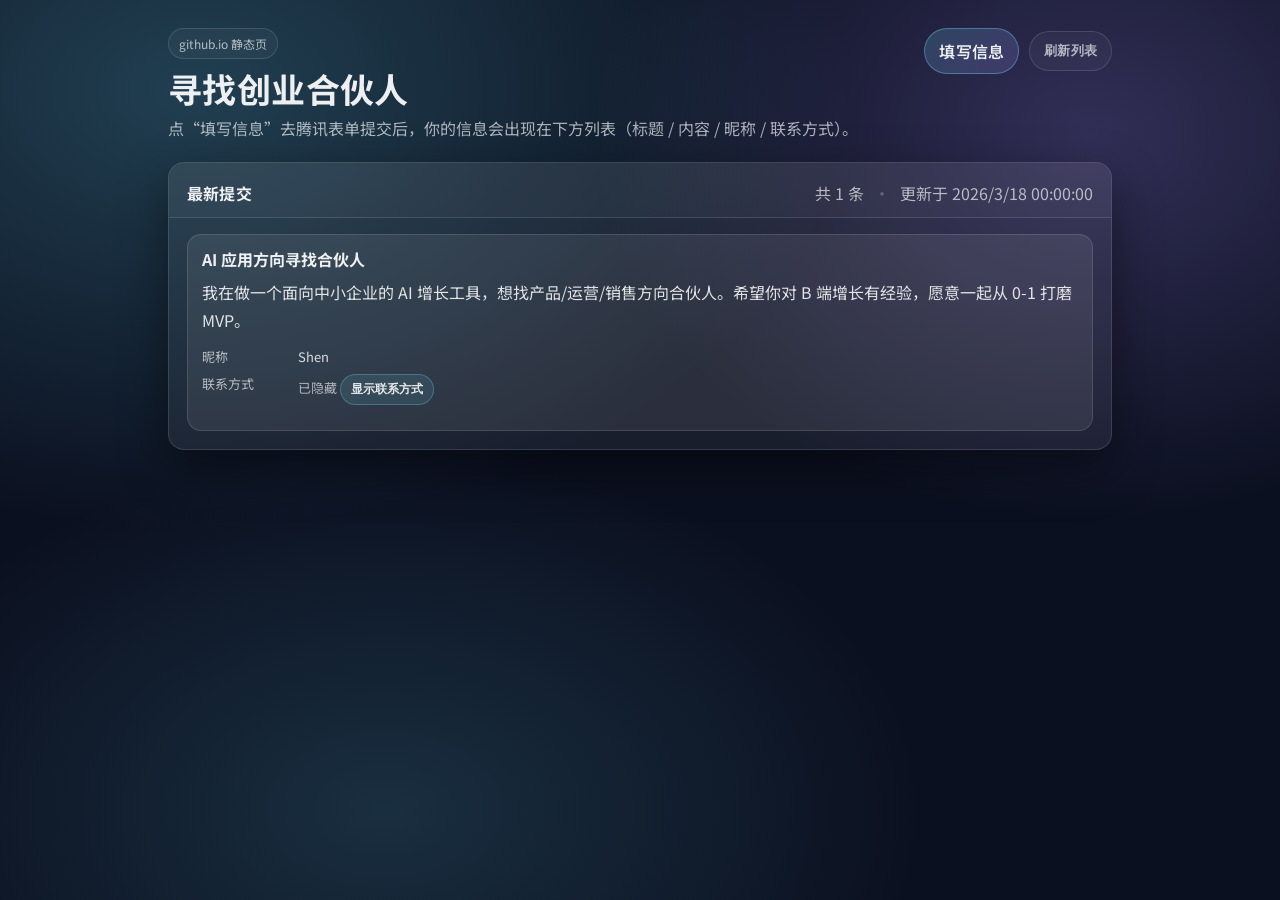
==== index.html @ 55b8a0c7 "Hide contact behind modal with QR codes" ====
<!doctype html>
<html lang="zh-CN">
  <head>
    <meta charset="UTF-8" />
    <meta name="viewport" content="width=device-width, initial-scale=1.0" />
    <title>寻找创业合伙人</title>
    <meta
      name="description"
      content="寻找创业合伙人：填写信息提交后，会在页面展示标题、内容、昵称与联系方式。"
    />
    <link rel="preconnect" href="https://fonts.googleapis.com" />
    <link rel="preconnect" href="https://fonts.gstatic.com" crossorigin />
    <link
      href="https://fonts.googleapis.com/css2?family=Noto+Sans+SC:wght@400;600;700&display=swap"
      rel="stylesheet"
    />
    <link rel="stylesheet" href="./assets/styles.css" />
  </head>
  <body>
    <header class="container header">
      <div class="header__left">
        <div class="badge">github.io 静态页</div>
        <h1 class="title">寻找创业合伙人</h1>
        <p class="subtitle">
          点“填写信息”去腾讯表单提交后，你的信息会出现在下方列表（标题 / 内容 /
          昵称 / 联系方式）。
        </p>
      </div>
      <div class="header__right">
        <a id="formLink" class="btn btn--primary" href="#" target="_blank" rel="noreferrer">
          填写信息
        </a>
        <button id="refreshBtn" class="btn btn--ghost" type="button">刷新列表</button>
      </div>
    </header>

    <main class="container main">
      <section class="panel">
        <div class="panel__head">
          <h2 class="panel__title">最新提交</h2>
          <div class="panel__meta">
            <span id="countText" class="muted">加载中…</span>
            <span class="dot">·</span>
            <span id="updatedText" class="muted"></span>
          </div>
        </div>

        <div id="errorBox" class="error" hidden></div>

        <div id="emptyState" class="empty" hidden>
          <div class="empty__title">暂无展示内容</div>
          <div class="empty__desc">
            你可以先点击右上角“填写信息”提交一条，然后把回收数据同步到
            <code>data/submissions.json</code>。
          </div>
        </div>

        <div id="list" class="list" aria-live="polite"></div>
      </section>
    </main>

    <div id="contactModal" class="modal" hidden>
      <div class="modal__backdrop" data-close></div>
      <div class="modal__panel" role="dialog" aria-modal="true" aria-label="显示联系方式">
        <button id="modalSkip" class="modal__skip" type="button">跳过</button>
        <div class="modal__title">打赏小编</div>
        <div class="modal__grid">
          <button class="paycard" type="button" data-pay="alipay">
            <img class="paycard__img" src="./assets/pay/alipay-pay.png" alt="支付宝收款码" />
            <div class="paycard__label">支付宝</div>
          </button>
          <button class="paycard" type="button" data-pay="wechat">
            <img class="paycard__img" src="./assets/pay/wechat-pay.png" alt="微信收款码" />
            <div class="paycard__label">微信</div>
          </button>
        </div>
        <div class="modal__hint">打赏或点击右上角“跳过”，即可显示该条联系方式。</div>
      </div>
    </div>

    <footer class="container footer"></footer>

    <script src="./assets/main.js" defer></script>
  </body>
</html>
---- assets/styles.css ----
:root {
  --bg: #0b1020;
  --panel: rgba(255, 255, 255, 0.06);
  --panel-2: rgba(255, 255, 255, 0.08);
  --text: rgba(255, 255, 255, 0.92);
  --muted: rgba(255, 255, 255, 0.65);
  --border: rgba(255, 255, 255, 0.12);
  --brand: #6ee7ff;
  --brand-2: #a78bfa;
  --danger: #ff6b6b;
  --shadow: 0 18px 50px rgba(0, 0, 0, 0.45);
  --radius: 16px;
}

* {
  box-sizing: border-box;
}

html,
body {
  height: 100%;
}

body {
  margin: 0;
  font-family: "Noto Sans SC", system-ui, -apple-system, Segoe UI, Roboto, Helvetica,
    Arial, "Apple Color Emoji", "Segoe UI Emoji";
  color: var(--text);
  background: radial-gradient(1200px 800px at 15% 10%, rgba(110, 231, 255, 0.22), transparent 55%),
    radial-gradient(900px 700px at 85% 15%, rgba(167, 139, 250, 0.25), transparent 55%),
    radial-gradient(900px 600px at 30% 90%, rgba(110, 231, 255, 0.14), transparent 60%),
    var(--bg);
}

code {
  font-family: ui-monospace, SFMono-Regular, Menlo, Monaco, Consolas, "Liberation Mono",
    "Courier New", monospace;
  font-size: 0.95em;
}

.container {
  max-width: 980px;
  margin: 0 auto;
  padding: 20px 18px;
}

.header {
  display: flex;
  gap: 16px;
  justify-content: space-between;
  align-items: flex-start;
  padding-top: 28px;
  padding-bottom: 10px;
}

.header__left {
  max-width: 720px;
}

.badge {
  display: inline-flex;
  align-items: center;
  gap: 8px;
  padding: 6px 10px;
  border: 1px solid var(--border);
  border-radius: 999px;
  background: rgba(255, 255, 255, 0.04);
  color: var(--muted);
  font-size: 12px;
}

.title {
  margin: 10px 0 8px;
  letter-spacing: 0.4px;
  font-size: 34px;
  line-height: 1.15;
}

.subtitle {
  margin: 0;
  color: var(--muted);
  line-height: 1.6;
}

.header__right {
  display: flex;
  gap: 10px;
  align-items: center;
  flex-wrap: wrap;
  justify-content: flex-end;
}

.btn {
  border-radius: 999px;
  border: 1px solid var(--border);
  padding: 10px 14px;
  background: rgba(255, 255, 255, 0.04);
  color: var(--text);
  cursor: pointer;
  text-decoration: none;
  font-weight: 600;
  letter-spacing: 0.2px;
  transition: transform 0.12s ease, background 0.12s ease, border-color 0.12s ease;
  user-select: none;
}

.btn:hover {
  transform: translateY(-1px);
  background: rgba(255, 255, 255, 0.07);
  border-color: rgba(255, 255, 255, 0.18);
}

.btn:active {
  transform: translateY(0);
}

.btn--primary {
  border-color: rgba(110, 231, 255, 0.35);
  background: linear-gradient(135deg, rgba(110, 231, 255, 0.18), rgba(167, 139, 250, 0.18));
}

.btn--ghost {
  color: var(--muted);
}

.main {
  padding-top: 10px;
  padding-bottom: 28px;
}

.panel {
  border: 1px solid var(--border);
  border-radius: var(--radius);
  background: var(--panel);
  box-shadow: var(--shadow);
  overflow: hidden;
}

.panel__head {
  padding: 18px 18px 12px;
  display: flex;
  align-items: baseline;
  justify-content: space-between;
  gap: 12px;
  border-bottom: 1px solid var(--border);
  background: rgba(255, 255, 255, 0.03);
}

.panel__title {
  margin: 0;
  font-size: 16px;
  letter-spacing: 0.2px;
}

.panel__meta {
  display: inline-flex;
  gap: 10px;
  align-items: center;
}

.dot {
  color: rgba(255, 255, 255, 0.25);
}

.muted {
  color: var(--muted);
}

.list {
  display: flex;
  flex-direction: column;
  gap: 12px;
  padding: 16px 18px 18px;
}

.card {
  border: 1px solid var(--border);
  background: var(--panel-2);
  border-radius: 14px;
  padding: 14px 14px 12px;
}

.card__title {
  margin: 0 0 10px;
  font-size: 16px;
  line-height: 1.3;
}

.card__content {
  margin: 0 0 12px;
  color: rgba(255, 255, 255, 0.86);
  line-height: 1.7;
  white-space: pre-wrap;
}

.card__meta {
  display: grid;
  grid-template-columns: 86px 1fr;
  gap: 8px 10px;
  color: var(--muted);
  font-size: 13px;
}

.card__meta dt {
  margin: 0;
}

.card__meta dd {
  margin: 0;
  color: rgba(255, 255, 255, 0.82);
  word-break: break-word;
}

.empty {
  padding: 18px;
}

.empty__title {
  font-weight: 700;
  margin-bottom: 6px;
}

.empty__desc {
  color: var(--muted);
  line-height: 1.6;
}

.error {
  margin: 14px 18px 0;
  padding: 12px 12px;
  border: 1px solid rgba(255, 107, 107, 0.35);
  background: rgba(255, 107, 107, 0.12);
  border-radius: 12px;
  color: rgba(255, 255, 255, 0.92);
  line-height: 1.55;
}

.footer {
  padding-top: 0;
  padding-bottom: 28px;
}

.modal[hidden] {
  display: none !important;
}

.modal {
  position: fixed;
  inset: 0;
  z-index: 50;
}

.modal__backdrop {
  position: absolute;
  inset: 0;
  background: rgba(0, 0, 0, 0.62);
  backdrop-filter: blur(6px);
}

.modal__panel {
  position: relative;
  width: min(720px, calc(100vw - 28px));
  margin: 10vh auto 0;
  padding: 16px 14px 14px;
  border-radius: 16px;
  border: 1px solid var(--border);
  background: rgba(15, 20, 36, 0.92);
  box-shadow: var(--shadow);
}

.modal__skip {
  position: absolute;
  top: 10px;
  right: 10px;
  border: 1px solid rgba(255, 255, 255, 0.12);
  background: rgba(255, 255, 255, 0.03);
  color: rgba(255, 255, 255, 0.45);
  padding: 4px 8px;
  border-radius: 999px;
  font-size: 12px;
  cursor: pointer;
}

.modal__skip:hover {
  color: rgba(255, 255, 255, 0.65);
  border-color: rgba(255, 255, 255, 0.18);
  background: rgba(255, 255, 255, 0.06);
}

.modal__title {
  font-weight: 800;
  letter-spacing: 0.2px;
  margin: 4px 0 12px;
  text-align: center;
}

.modal__grid {
  display: grid;
  grid-template-columns: 1fr 1fr;
  gap: 12px;
}

.paycard {
  text-align: left;
  padding: 10px;
  border-radius: 14px;
  border: 1px solid var(--border);
  background: rgba(255, 255, 255, 0.05);
  cursor: pointer;
}

.paycard:hover {
  border-color: rgba(255, 255, 255, 0.18);
  background: rgba(255, 255, 255, 0.08);
}

.paycard__img {
  width: 100%;
  height: auto;
  display: block;
  border-radius: 10px;
  background: rgba(255, 255, 255, 0.06);
}

.paycard__label {
  margin-top: 8px;
  color: rgba(255, 255, 255, 0.78);
  font-weight: 700;
  font-size: 13px;
  text-align: center;
}

.modal__hint {
  margin-top: 10px;
  color: rgba(255, 255, 255, 0.55);
  font-size: 12px;
  text-align: center;
  line-height: 1.5;
}

.contact__btn {
  display: inline-flex;
  align-items: center;
  gap: 8px;
  padding: 6px 10px;
  border-radius: 999px;
  border: 1px solid rgba(110, 231, 255, 0.28);
  background: rgba(110, 231, 255, 0.10);
  color: rgba(255, 255, 255, 0.88);
  cursor: pointer;
  font-weight: 700;
  font-size: 12px;
}

.contact__btn:hover {
  background: rgba(110, 231, 255, 0.14);
  border-color: rgba(110, 231, 255, 0.36);
}

.contact__hidden {
  color: rgba(255, 255, 255, 0.62);
}

@media (max-width: 680px) {
  .header {
    flex-direction: column;
    align-items: stretch;
  }
  .header__right {
    justify-content: flex-start;
  }
  .title {
    font-size: 28px;
  }

  .modal__grid {
    grid-template-columns: 1fr;
  }
}
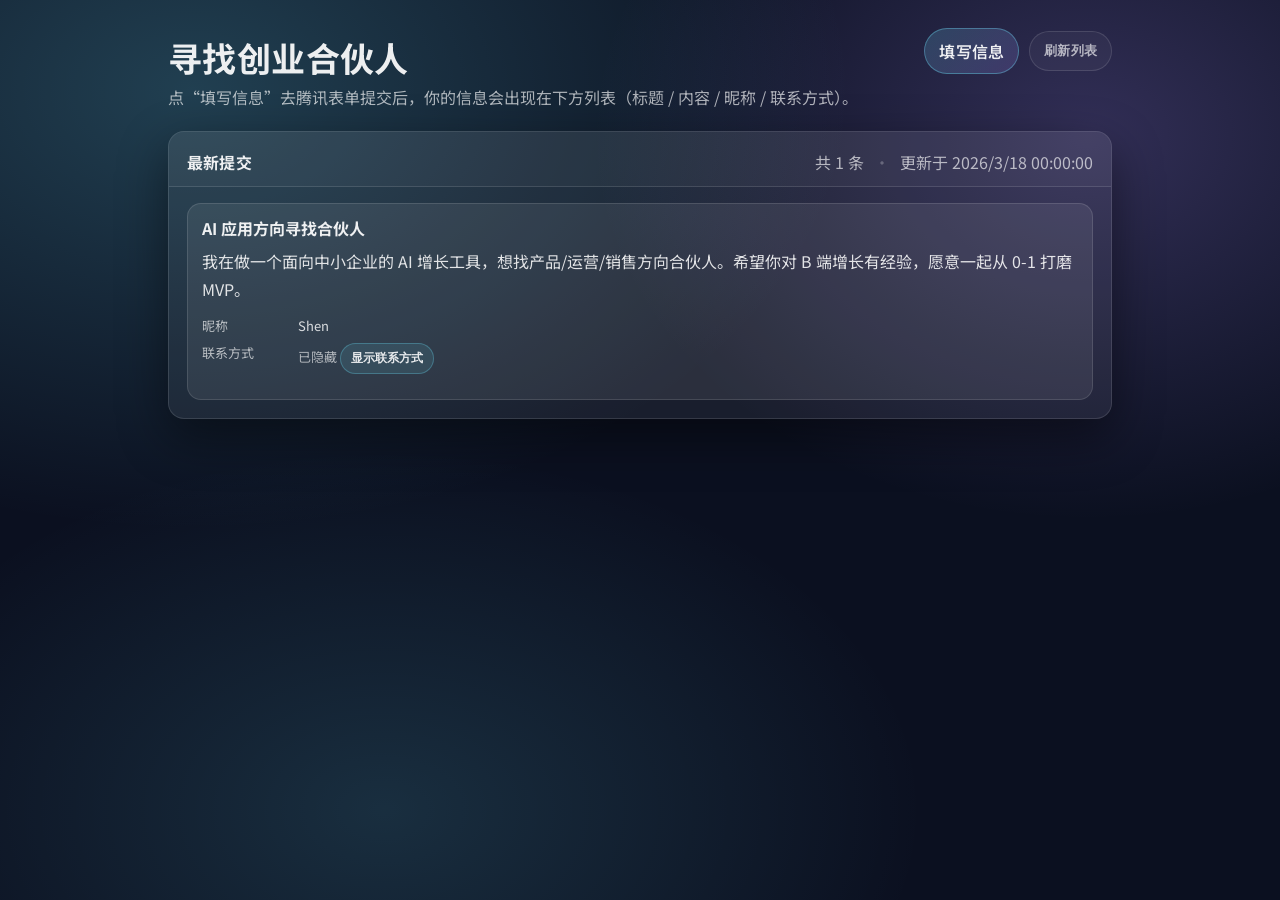
==== commit ce5e7016: "Remove github.io badge" ====
--- a/index.html
+++ b/index.html
@@ -19,7 +19,6 @@
   <body>
     <header class="container header">
       <div class="header__left">
-        <div class="badge">github.io 静态页</div>
         <h1 class="title">寻找创业合伙人</h1>
         <p class="subtitle">
           点“填写信息”去腾讯表单提交后，你的信息会出现在下方列表（标题 / 内容 /
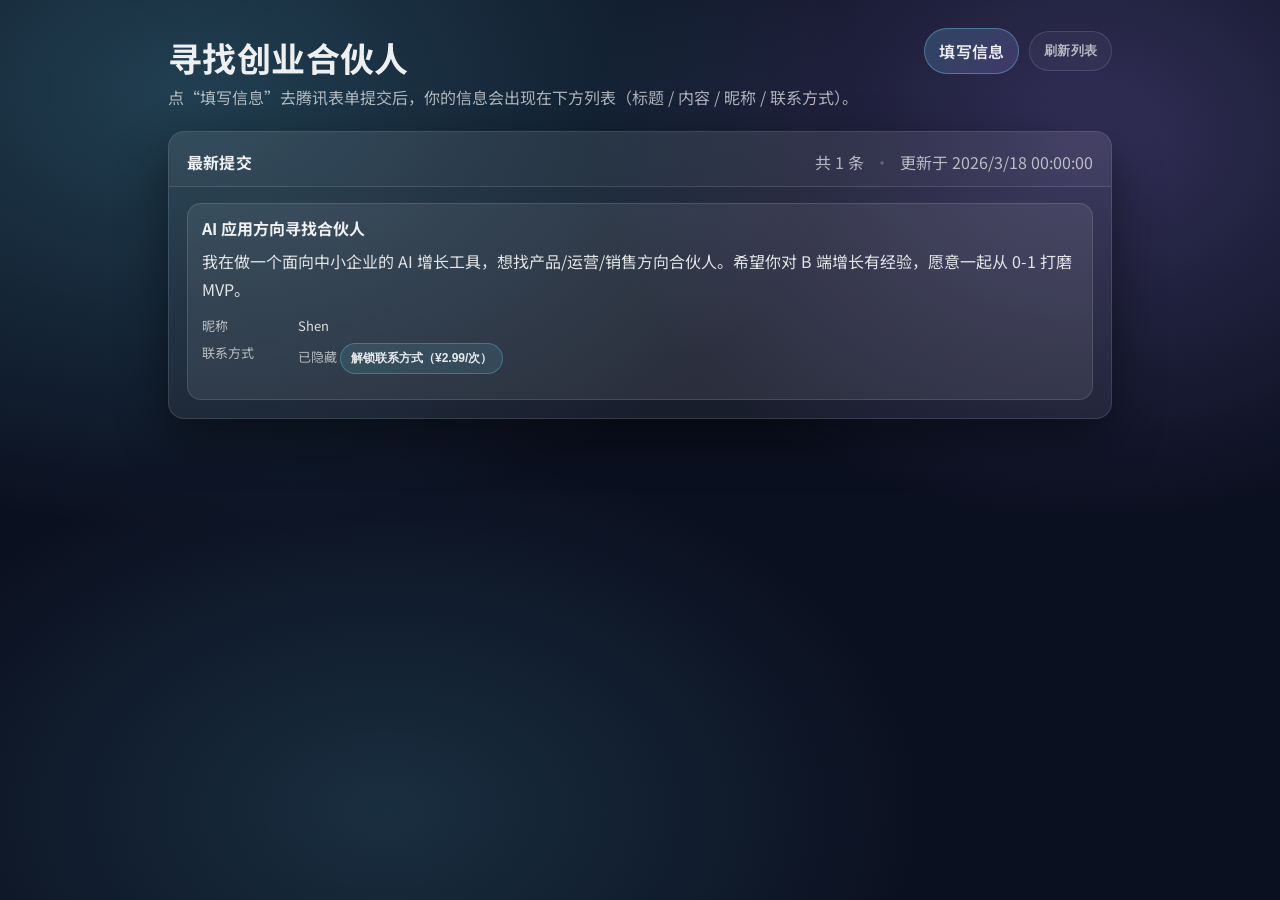
==== commit 4bc5df63: "Make contact reveal paid-only (2.99 each), remove skip" ====
--- a/index.html
+++ b/index.html
@@ -59,10 +59,12 @@
     </main>
 
     <div id="contactModal" class="modal" hidden>
-      <div class="modal__backdrop" data-close></div>
+      <div class="modal__backdrop"></div>
       <div class="modal__panel" role="dialog" aria-modal="true" aria-label="显示联系方式">
-        <button id="modalSkip" class="modal__skip" type="button">跳过</button>
-        <div class="modal__title">打赏小编</div>
+        <div class="modal__title">经营码支付</div>
+        <div class="modal__desc">
+          解锁联系方式 <b>¥2.99 / 次</b>。请扫码完成支付后，点击对应二维码即可解锁。
+        </div>
         <div class="modal__grid">
           <button class="paycard" type="button" data-pay="alipay">
             <img class="paycard__img" src="./assets/pay/alipay-pay.png" alt="支付宝收款码" />
@@ -73,7 +75,7 @@
             <div class="paycard__label">微信</div>
           </button>
         </div>
-        <div class="modal__hint">打赏或点击右上角“跳过”，即可显示该条联系方式。</div>
+        <div class="modal__hint">支付完成后，点击任意二维码即可解锁并显示该条联系方式。</div>
       </div>
     </div>
 
--- a/assets/styles.css
+++ b/assets/styles.css
@@ -266,25 +266,9 @@
   border: 1px solid var(--border);
   background: rgba(15, 20, 36, 0.92);
   box-shadow: var(--shadow);
-}
-
-.modal__skip {
-  position: absolute;
-  top: 10px;
-  right: 10px;
-  border: 1px solid rgba(255, 255, 255, 0.12);
-  background: rgba(255, 255, 255, 0.03);
-  color: rgba(255, 255, 255, 0.45);
-  padding: 4px 8px;
-  border-radius: 999px;
-  font-size: 12px;
-  cursor: pointer;
-}
-
-.modal__skip:hover {
-  color: rgba(255, 255, 255, 0.65);
-  border-color: rgba(255, 255, 255, 0.18);
-  background: rgba(255, 255, 255, 0.06);
+  max-height: calc(100vh - 28px);
+  overflow-y: auto;
+  -webkit-overflow-scrolling: touch;
 }
 
 .modal__title {
@@ -292,6 +276,14 @@
   letter-spacing: 0.2px;
   margin: 4px 0 12px;
   text-align: center;
+}
+
+.modal__desc {
+  margin: 0 0 12px;
+  text-align: center;
+  color: rgba(255, 255, 255, 0.78);
+  line-height: 1.55;
+  font-size: 13px;
 }
 
 .modal__grid {
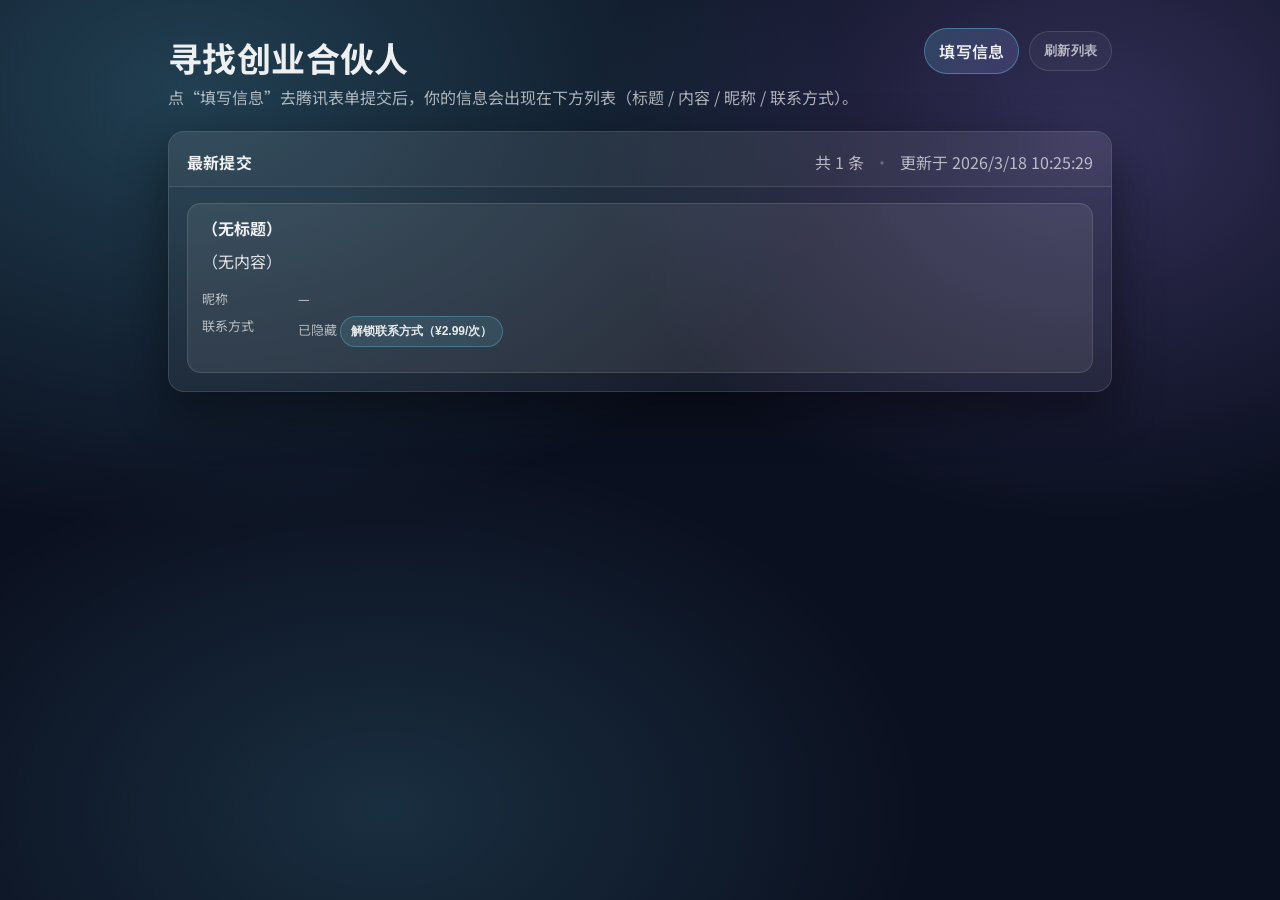
==== commit 309f15a6: "Remove 28-digit requirement text from UI" ====
--- a/index.html
+++ b/index.html
@@ -61,21 +61,40 @@
     <div id="contactModal" class="modal" hidden>
       <div class="modal__backdrop"></div>
       <div class="modal__panel" role="dialog" aria-modal="true" aria-label="显示联系方式">
-        <div class="modal__title">经营码支付</div>
-        <div class="modal__desc">
-          解锁联系方式 <b>¥2.99 / 次</b>。请扫码完成支付后，点击对应二维码即可解锁。
+        <div id="payStep" class="modal__step">
+          <div class="modal__title">经营码支付</div>
+          <div class="modal__desc">
+            解锁联系方式 <b>¥2.99 / 次</b>。请扫码完成支付，然后继续填写交易单号确认。
+          </div>
+          <div class="modal__grid">
+            <button class="paycard" type="button" data-pay="alipay">
+              <img class="paycard__img" src="./assets/pay/alipay-pay.png" alt="支付宝收款码" />
+              <div class="paycard__label">支付宝</div>
+            </button>
+            <button class="paycard" type="button" data-pay="wechat">
+              <img class="paycard__img" src="./assets/pay/wechat-pay.png" alt="微信收款码" />
+              <div class="paycard__label">微信</div>
+            </button>
+          </div>
+          <div class="modal__hint">点击你使用的支付方式，进入交易单号确认。</div>
         </div>
-        <div class="modal__grid">
-          <button class="paycard" type="button" data-pay="alipay">
-            <img class="paycard__img" src="./assets/pay/alipay-pay.png" alt="支付宝收款码" />
-            <div class="paycard__label">支付宝</div>
-          </button>
-          <button class="paycard" type="button" data-pay="wechat">
-            <img class="paycard__img" src="./assets/pay/wechat-pay.png" alt="微信收款码" />
-            <div class="paycard__label">微信</div>
-          </button>
+
+        <div id="confirmStep" class="modal__step" hidden>
+          <div class="modal__title">已支付确认</div>
+          <div class="modal__desc">请输入交易单号以解锁本条联系方式。</div>
+          <div class="formrow">
+            <input
+              id="txInput"
+              class="input"
+              inputmode="numeric"
+              autocomplete="off"
+              placeholder="请输入交易单号"
+            />
+            <button id="txConfirmBtn" class="btn btn--primary" type="button">确认解锁</button>
+          </div>
+          <div id="txError" class="formerror" hidden>未找到此交易单号。</div>
+          <div class="modal__hint">提示：请输入正确的交易单号。</div>
         </div>
-        <div class="modal__hint">支付完成后，点击任意二维码即可解锁并显示该条联系方式。</div>
       </div>
     </div>
 
--- a/assets/styles.css
+++ b/assets/styles.css
@@ -330,6 +330,37 @@
   line-height: 1.5;
 }
 
+.formrow {
+  display: flex;
+  gap: 10px;
+  align-items: center;
+  justify-content: center;
+  margin-top: 10px;
+  flex-wrap: wrap;
+}
+
+.input {
+  width: min(520px, 100%);
+  border-radius: 12px;
+  border: 1px solid rgba(255, 255, 255, 0.16);
+  background: rgba(255, 255, 255, 0.04);
+  color: rgba(255, 255, 255, 0.9);
+  padding: 10px 12px;
+  outline: none;
+}
+
+.input:focus {
+  border-color: rgba(110, 231, 255, 0.35);
+  box-shadow: 0 0 0 3px rgba(110, 231, 255, 0.12);
+}
+
+.formerror {
+  margin-top: 10px;
+  text-align: center;
+  color: rgba(255, 107, 107, 0.95);
+  font-size: 13px;
+}
+
 .contact__btn {
   display: inline-flex;
   align-items: center;
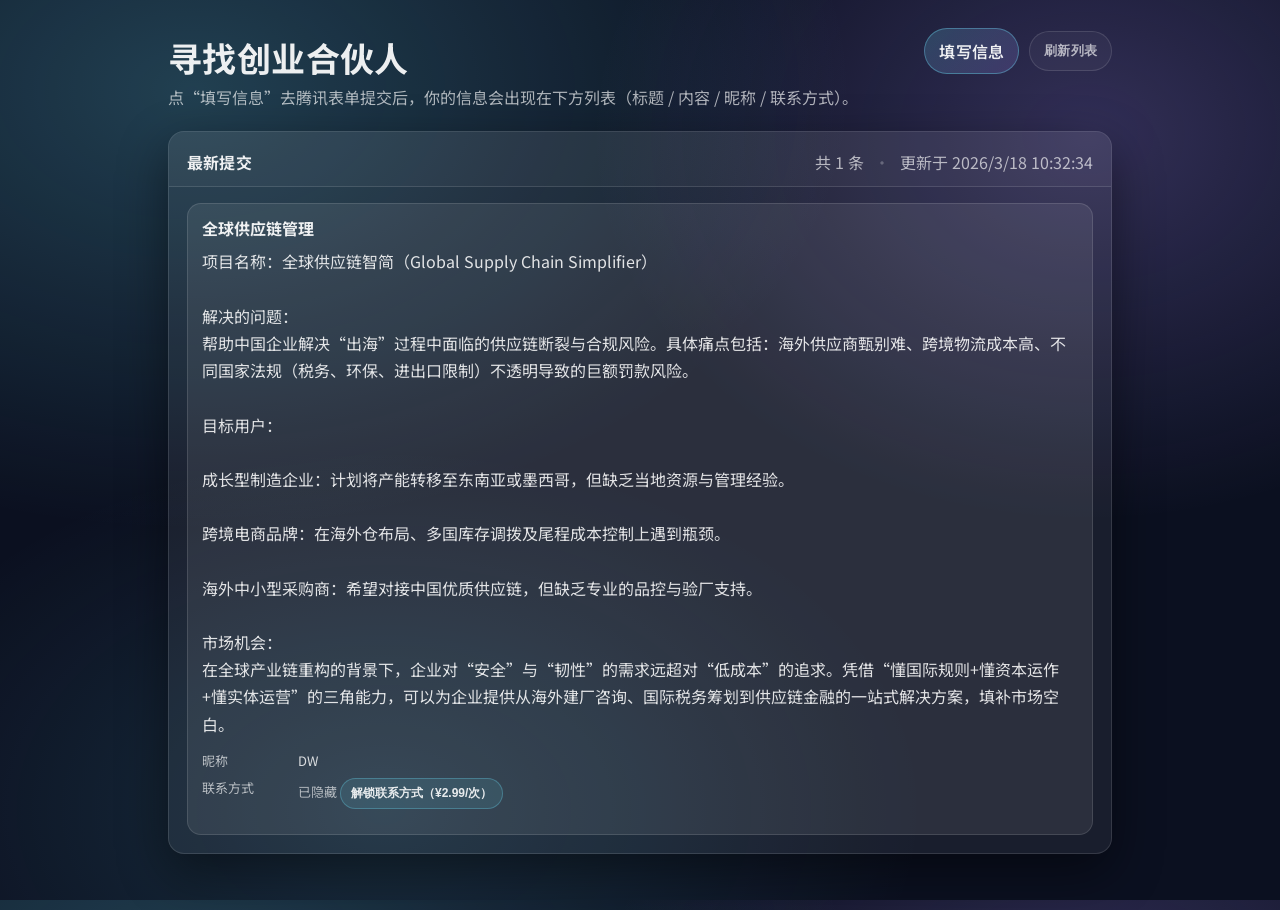
==== commit b89b716b: "Remove details section and add back button in tx confirm step" ====
--- a/index.html
+++ b/index.html
@@ -91,6 +91,7 @@
               placeholder="请输入交易单号"
             />
             <button id="txConfirmBtn" class="btn btn--primary" type="button">确认解锁</button>
+            <button id="txBackBtn" class="btn btn--ghost" type="button">返回</button>
           </div>
           <div id="txError" class="formerror" hidden>未找到此交易单号。</div>
           <div class="modal__hint">提示：请输入正确的交易单号。</div>
--- a/assets/styles.css
+++ b/assets/styles.css
@@ -211,6 +211,41 @@
   word-break: break-word;
 }
 
+.details {
+  margin-top: 12px;
+  padding-top: 12px;
+  border-top: 1px dashed rgba(255, 255, 255, 0.14);
+}
+
+.details__title {
+  font-weight: 800;
+  font-size: 13px;
+  color: rgba(255, 255, 255, 0.78);
+  margin-bottom: 10px;
+}
+
+.details__list {
+  display: grid;
+  grid-template-columns: 150px 1fr;
+  gap: 8px 10px;
+  margin: 0;
+}
+
+.details__list dt {
+  margin: 0;
+  color: rgba(255, 255, 255, 0.60);
+  font-size: 13px;
+}
+
+.details__list dd {
+  margin: 0;
+  color: rgba(255, 255, 255, 0.86);
+  font-size: 13px;
+  line-height: 1.6;
+  white-space: pre-wrap;
+  word-break: break-word;
+}
+
 .empty {
   padding: 18px;
 }
@@ -399,5 +434,9 @@
   .modal__grid {
     grid-template-columns: 1fr;
   }
-}
-
+
+  .details__list {
+    grid-template-columns: 1fr;
+  }
+}
+
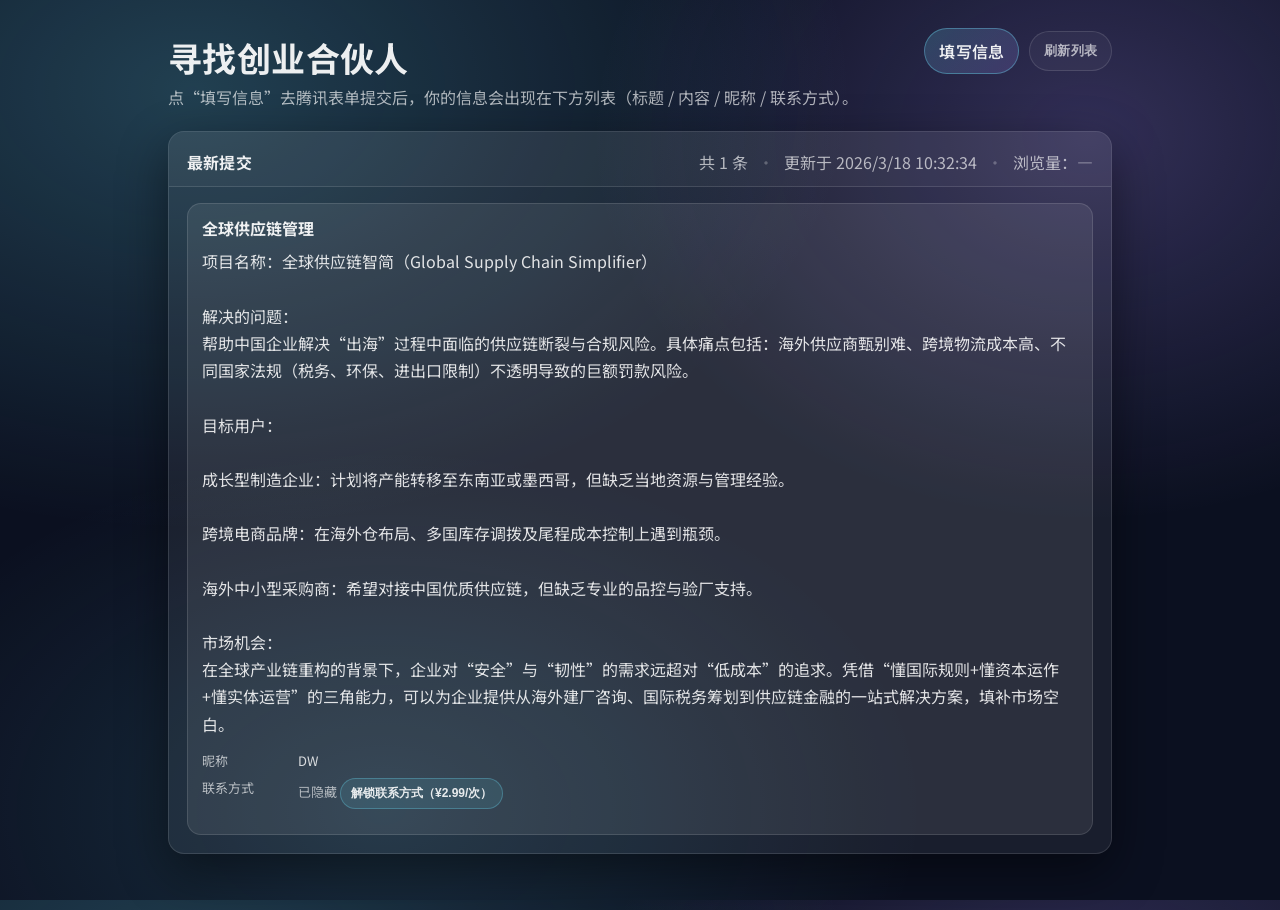
==== commit 22c20959: "Add page view counter" ====
--- a/index.html
+++ b/index.html
@@ -41,6 +41,8 @@
             <span id="countText" class="muted">加载中…</span>
             <span class="dot">·</span>
             <span id="updatedText" class="muted"></span>
+            <span class="dot">·</span>
+            <span id="viewText" class="muted"></span>
           </div>
         </div>
 
